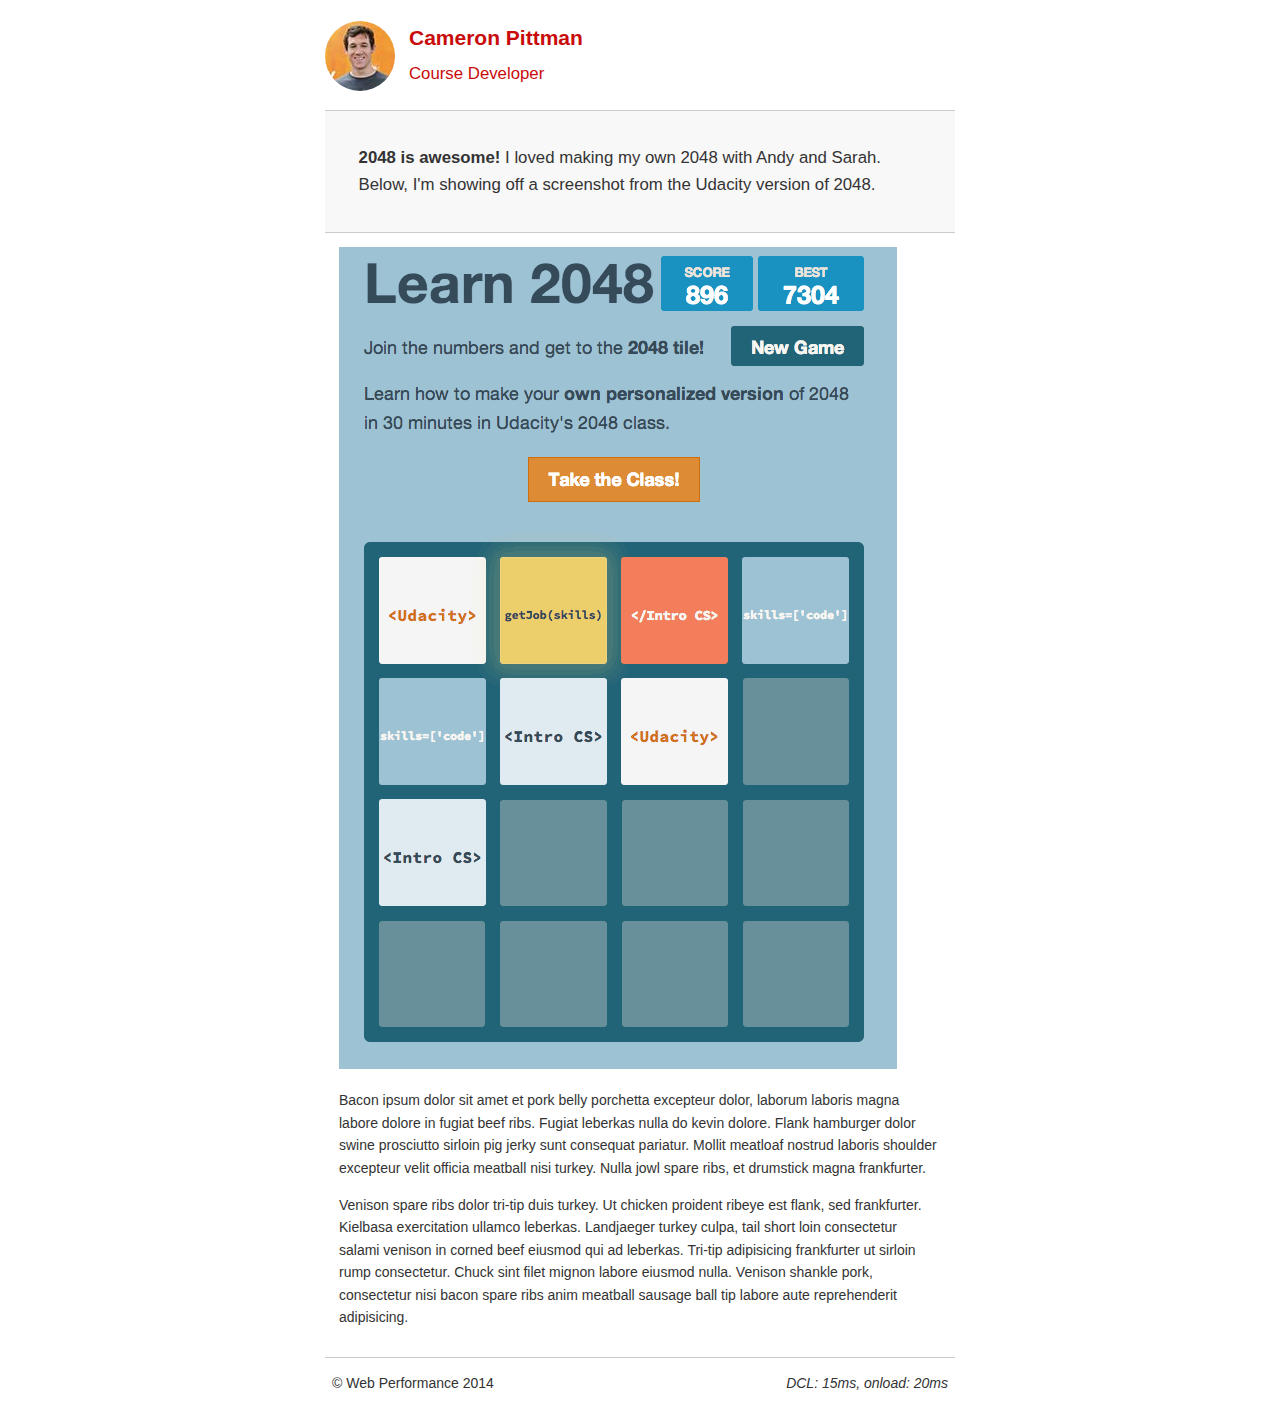
==== project-2048.html @ 6220abd5 "retrun initial html variant" ====
<!DOCTYPE html>
<html lang="en">
<head>
  <meta charset="utf-8">
  <meta name="viewport" content="width=device-width, initial-scale=1">
  <meta name="description" content=" FILL ME IN ">
  <meta name="author" content=" FILL ME IN ">
  <title>Cameron Pittman: Portfolio</title>
  <link href="css/style.css" rel="stylesheet">
  <link href="css/print.css" rel="stylesheet">
  <script>
    (function (w, g) {
      w['GoogleAnalyticsObject'] = g;
      w[g] = w[g] || function () {(w[g].q = w[g].q || []).push(arguments)};
      w[g].l = 1 * new Date();
    })(window, 'ga');
    ga('create', 'UA-XXXX-Y');
    ga('send', 'pageview');
  </script>
  <script src="//www.google-analytics.com/analytics.js"></script>
  <script src="js/perfmatters.js"></script>
</head>
<body>
<header>
  <a href="/"><img src="img/profilepic.jpg"></a>
  <p>Cameron Pittman<br><span>Course Developer</span></p>
</header>
<div class="container">
  <div class="hero">
    <strong>2048 is awesome!</strong> I loved making my own 2048 with Andy and Sarah. Below, I'm showing off a
    screenshot from the Udacity version of 2048.
  </div>
  <div class="content">
    <img class="img-responsive" src="img/2048.png">
    <p>Bacon ipsum dolor sit amet et pork belly porchetta excepteur dolor, laborum laboris magna labore dolore in fugiat
      beef ribs. Fugiat leberkas nulla do kevin dolore.
      Flank hamburger dolor swine prosciutto sirloin pig jerky sunt consequat pariatur. Mollit meatloaf nostrud laboris
      shoulder excepteur velit officia meatball nisi turkey.
      Nulla jowl spare ribs, et drumstick magna frankfurter.</p>
    <p>Venison spare ribs dolor tri-tip duis turkey. Ut chicken proident ribeye est flank, sed frankfurter. Kielbasa
      exercitation ullamco leberkas. Landjaeger turkey culpa,
      tail short loin consectetur salami venison in corned beef eiusmod qui ad leberkas. Tri-tip adipisicing frankfurter
      ut sirloin rump consectetur.
      Chuck sint filet mignon labore eiusmod nulla. Venison shankle pork, consectetur nisi bacon spare ribs anim
      meatball sausage ball tip labore aute reprehenderit adipisicing.</p>
  </div>
  <footer>
    <p>&copy; Web Performance 2014 <span id="crp-stats"></span></p>
  </footer>
</div>
</body>
</html>
---- css/style.css ----
html {
    font-size: 100%;
    overflow-y: scroll;
    -webkit-tap-highlight-color: rgba(0, 0, 0, 0);
    -ms-text-size-adjust: 100%;
    -webkit-text-size-adjust: none;
}

body {
    margin: 0;
    font-size: 14px;
    line-height: 1.61;
    font-weight: 400;
}

body, button, input, select, textarea {
    font-family: 'Open Sans', sans-serif;
    color: #333;
}

a {
    color: #12C;
}

a:visited {
    color: #61C;
}

a:focus {
    outline: thin dotted;
}

a:hover, a:active {
    color: #c00;
    outline: 0;
}

b, strong {
    font-weight: bold;
}

pre, code {
    font-family: monospace, monospace;
    font-size: 1em;
}

ul, ol {
    margin: 1em 0;
    padding: 0 0 0 20px;
}

img {
    border: 0;
    max-width: 100%;
}

body {
    background: #fff;
}

header, footer, .container {
    max-width: 45em;
    margin: 0 auto;
}

header {
    padding: 0 0.5em;
    color: #C90B0B;
}

header img {
    border-radius: 40px;
    float: left;
}

header p {
    font-size: 1.5em;
    font-weight: bold;
    padding-left: 4em;
}

header p span {
    font-size: 0.8em;
    font-weight: normal;
}

.hero {
    padding: 2em;
    background-color: #f8f8f8;
    font-size: 1.2em;
    border-bottom: 1px solid #ccc;
    border-top: 1px solid #ccc;
}

.content {
    padding: 1em 1em;
}

.content li {
    list-style-type: none;
    font-size: 1.1em;
}

li img {
    float: left;
    padding-right: 1em;
}

li p {
    font-size: 0.9em;
    font-style: italic;
}

footer {
    padding: 0 0.5em;
    border-top: 1px solid #ccc;
}

footer span {
    float: right;
    font-style: italic;
}

.anWidth {
    width: 100px;
}


@media only screen and (max-width: 480px) {
    body {
        font-size: 12px;
    }

    header p {
        padding-left: 4.5em;
    }
}
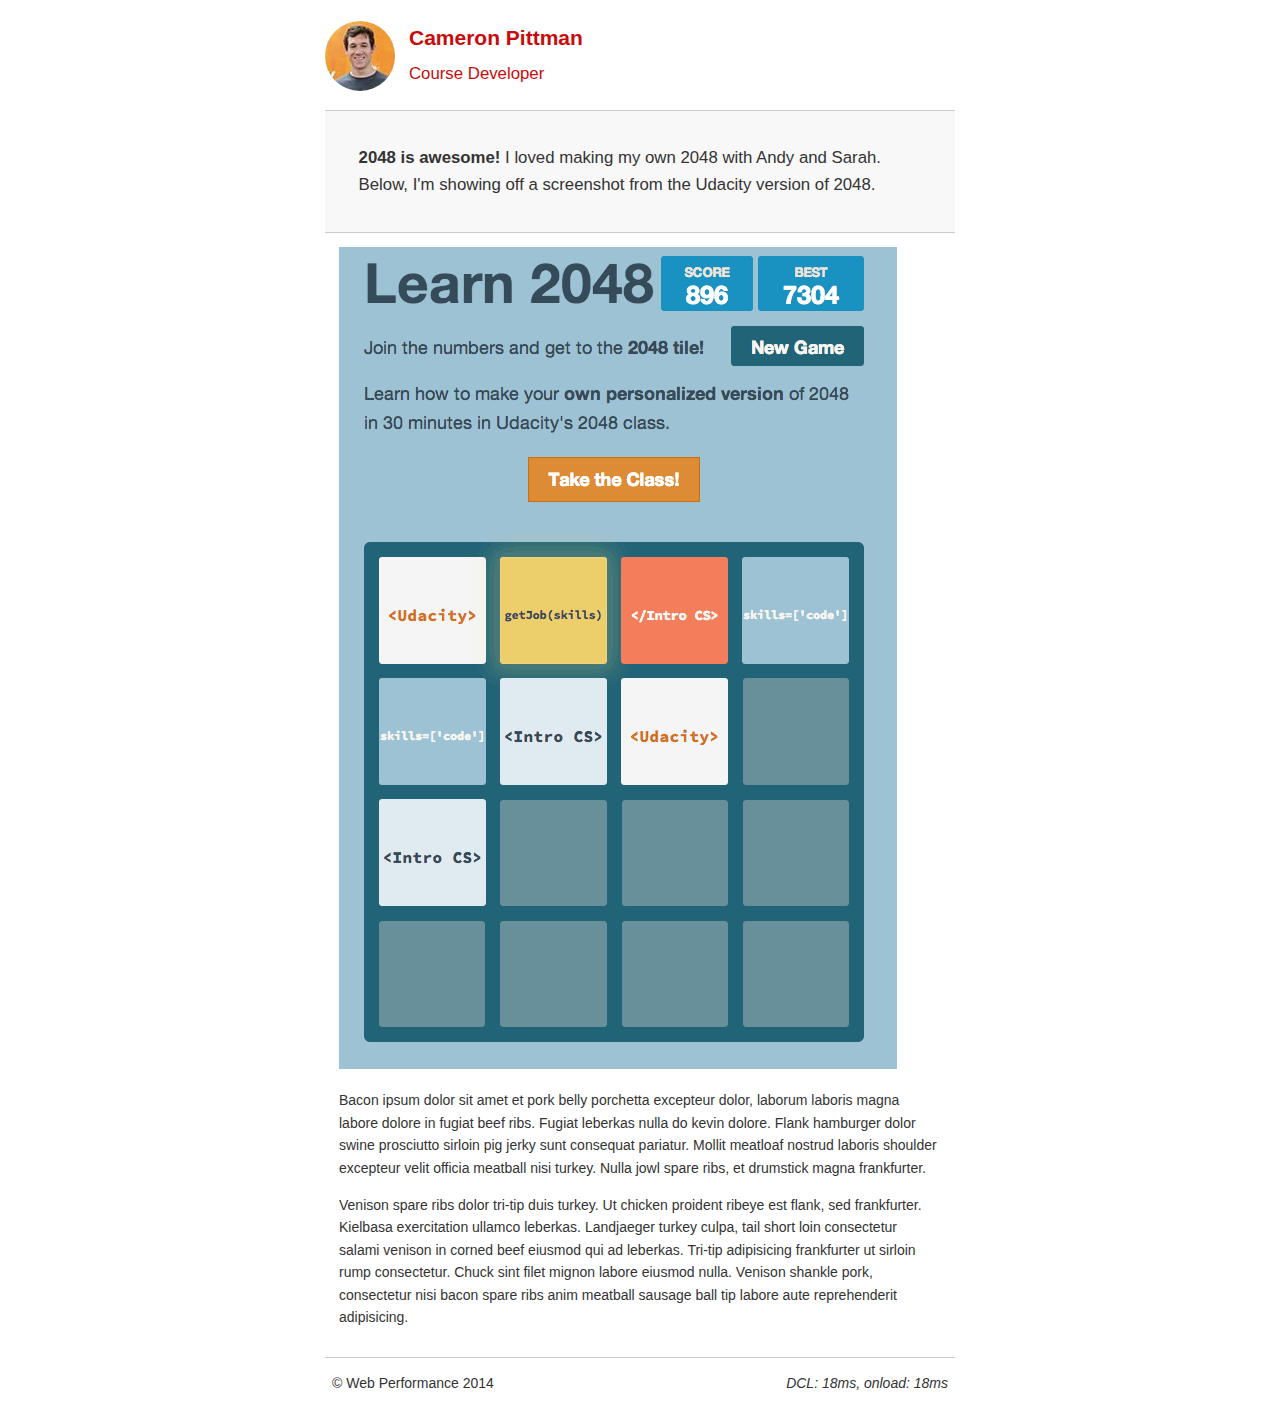
==== commit 0a388e0a: "script files to bottom" ====
--- a/project-2048.html
+++ b/project-2048.html
@@ -8,17 +8,6 @@
   <title>Cameron Pittman: Portfolio</title>
   <link href="css/style.css" rel="stylesheet">
   <link href="css/print.css" rel="stylesheet">
-  <script>
-    (function (w, g) {
-      w['GoogleAnalyticsObject'] = g;
-      w[g] = w[g] || function () {(w[g].q = w[g].q || []).push(arguments)};
-      w[g].l = 1 * new Date();
-    })(window, 'ga');
-    ga('create', 'UA-XXXX-Y');
-    ga('send', 'pageview');
-  </script>
-  <script src="//www.google-analytics.com/analytics.js"></script>
-  <script src="js/perfmatters.js"></script>
 </head>
 <body>
 <header>
@@ -48,5 +37,16 @@
     <p>&copy; Web Performance 2014 <span id="crp-stats"></span></p>
   </footer>
 </div>
+<script>
+  (function (w, g) {
+    w['GoogleAnalyticsObject'] = g;
+    w[g] = w[g] || function () {(w[g].q = w[g].q || []).push(arguments)};
+    w[g].l = 1 * new Date();
+  })(window, 'ga');
+  ga('create', 'UA-XXXX-Y');
+  ga('send', 'pageview');
+</script>
+<script src="//www.google-analytics.com/analytics.js"></script>
+<script src="js/perfmatters.js"></script>
 </body>
 </html>
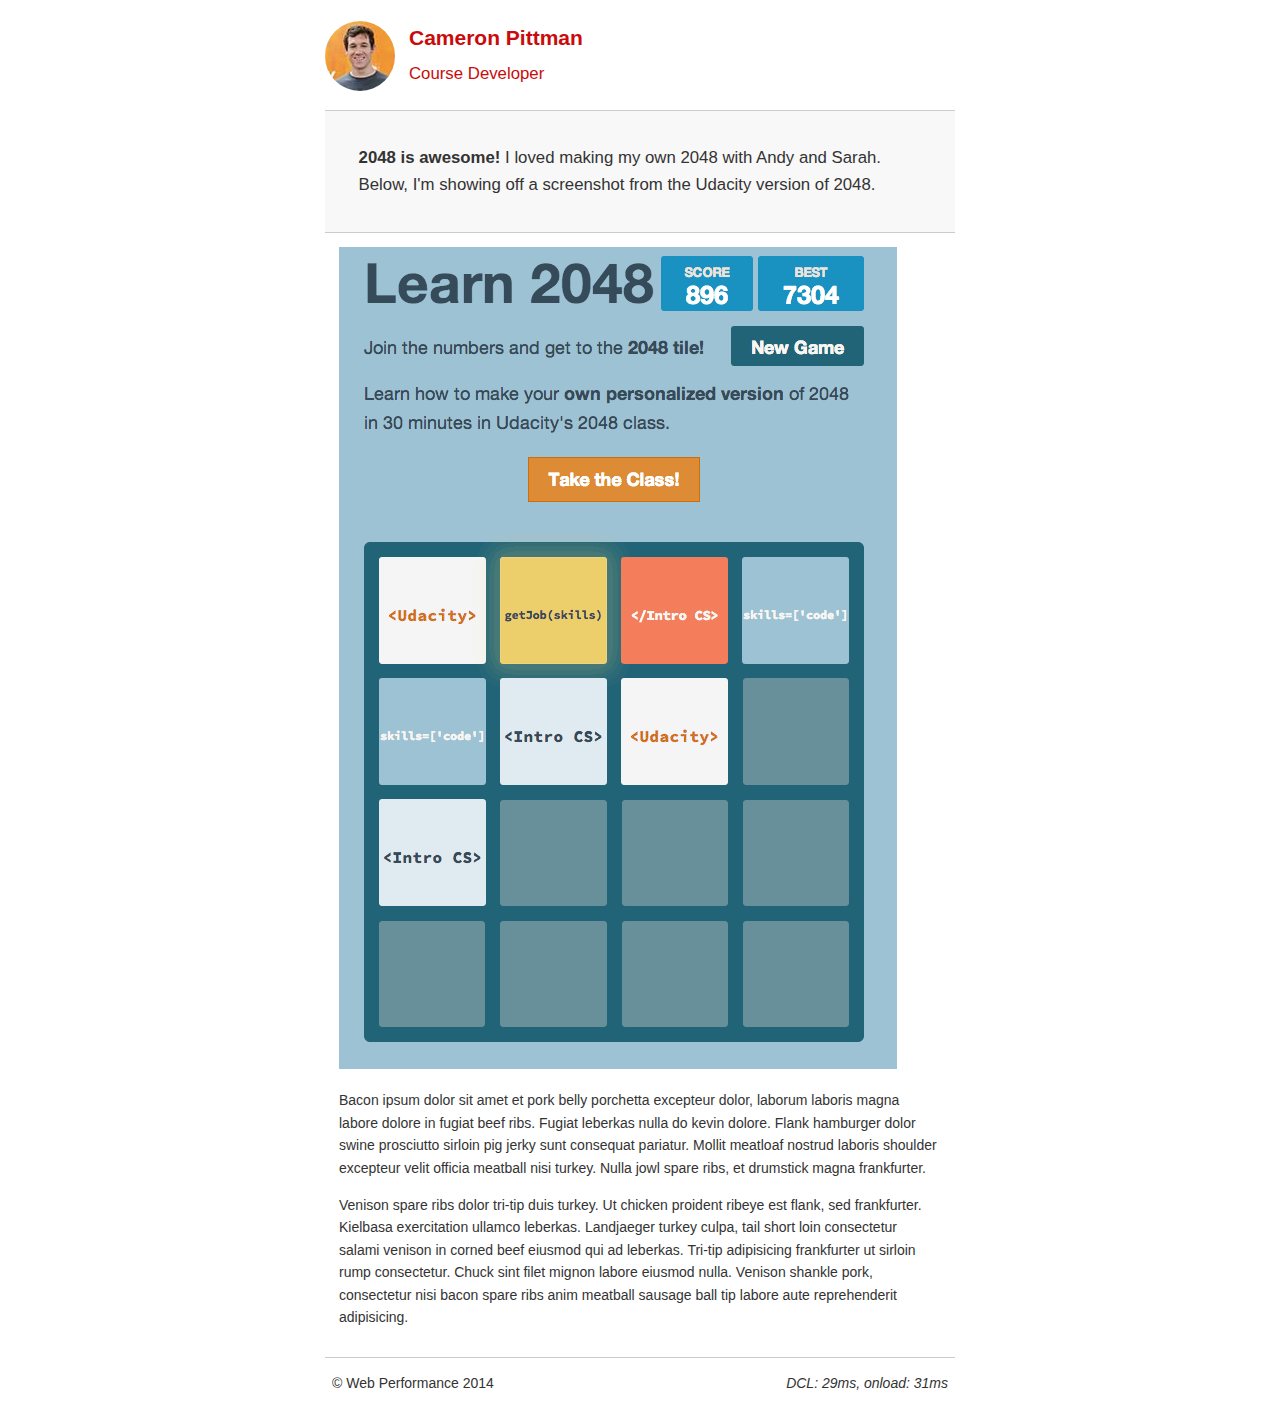
==== commit eb673d76: "change analytic script from link to local file" ====
--- a/project-2048.html
+++ b/project-2048.html
@@ -46,7 +46,7 @@
   ga('create', 'UA-XXXX-Y');
   ga('send', 'pageview');
 </script>
-<script src="//www.google-analytics.com/analytics.js"></script>
+<script src="js/google-analytics.js"></script>
 <script src="js/perfmatters.js"></script>
 </body>
 </html>
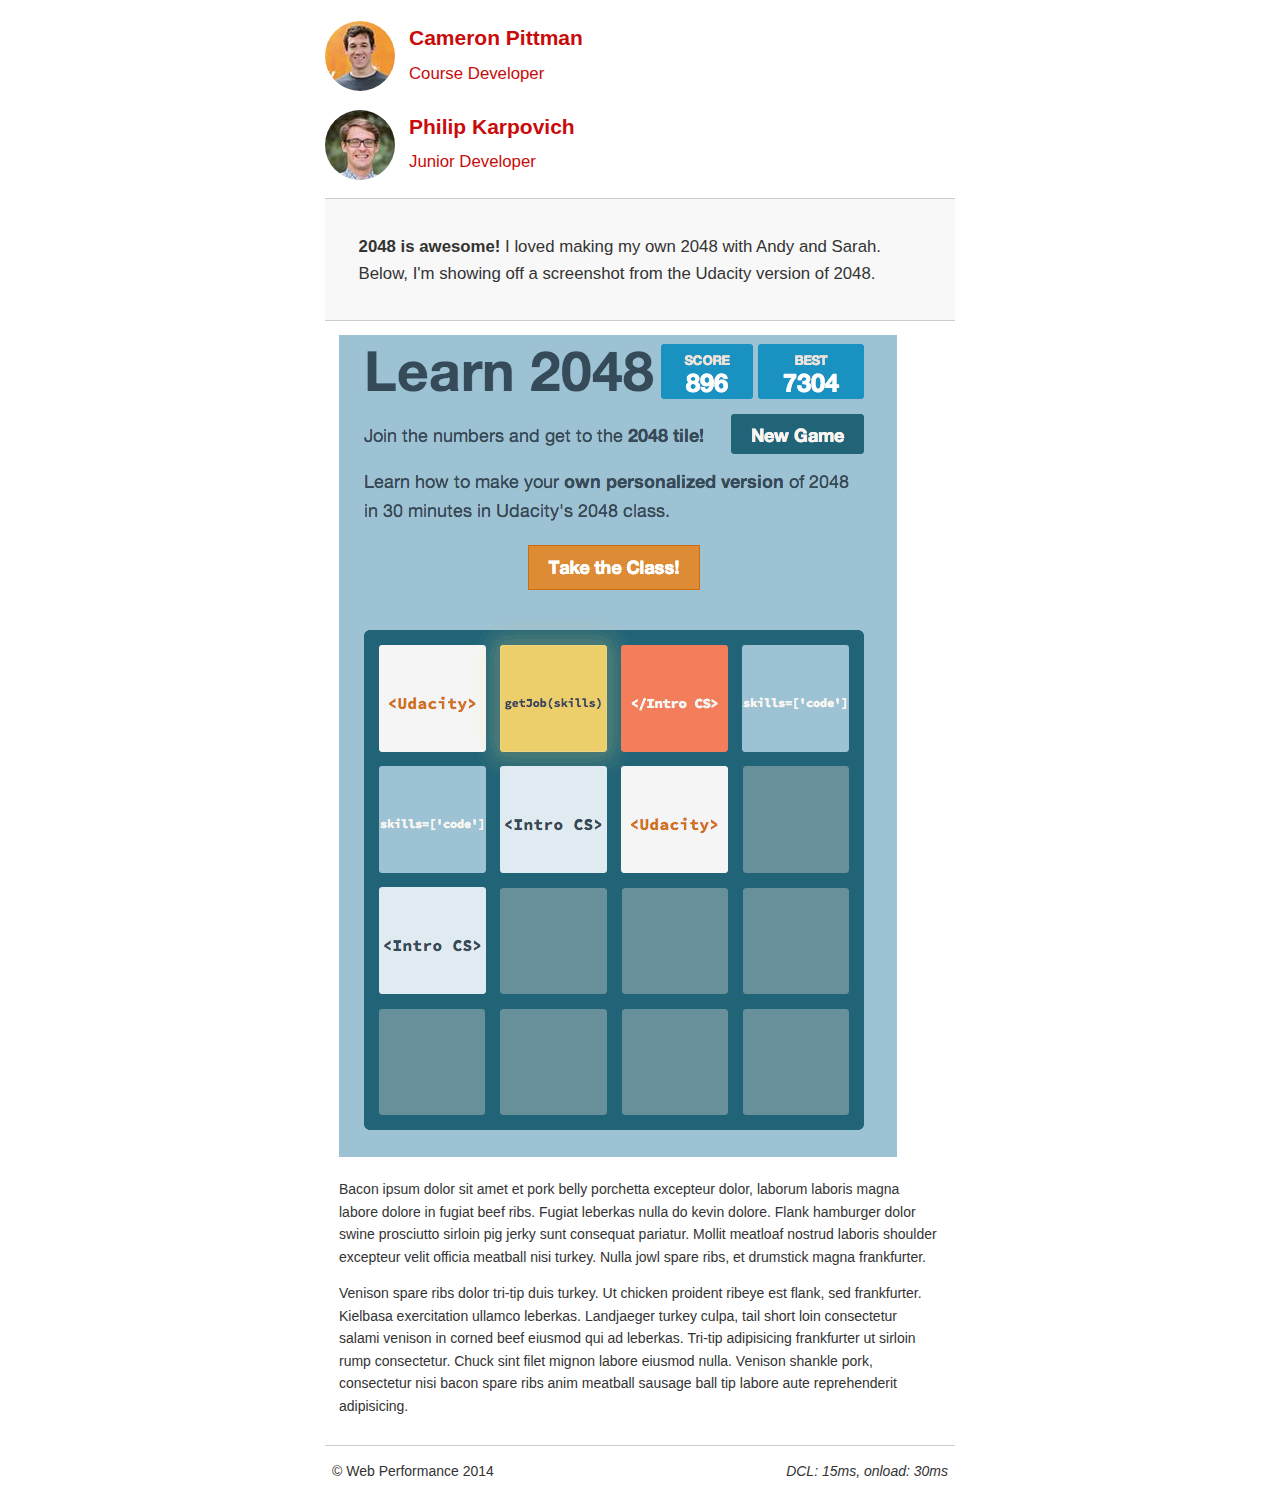
==== commit c240d54d: "fixed js files (async)" ====
--- a/project-2048.html
+++ b/project-2048.html
@@ -13,6 +13,8 @@
 <header>
   <a href="/"><img src="img/profilepic.jpg"></a>
   <p>Cameron Pittman<br><span>Course Developer</span></p>
+  <a href="/"><img src="img/iam.jpg"></a>
+  <p>Philip Karpovich<br><span>Junior Developer</span></p>
 </header>
 <div class="container">
   <div class="hero">
@@ -37,6 +39,7 @@
     <p>&copy; Web Performance 2014 <span id="crp-stats"></span></p>
   </footer>
 </div>
+<script src="js/perfmatters.js" async></script>
 <script>
   (function (w, g) {
     w['GoogleAnalyticsObject'] = g;
@@ -46,7 +49,6 @@
   ga('create', 'UA-XXXX-Y');
   ga('send', 'pageview');
 </script>
-<script src="js/google-analytics.js"></script>
-<script src="js/perfmatters.js"></script>
+<script src="js/google-analytics.js" async></script>
 </body>
 </html>
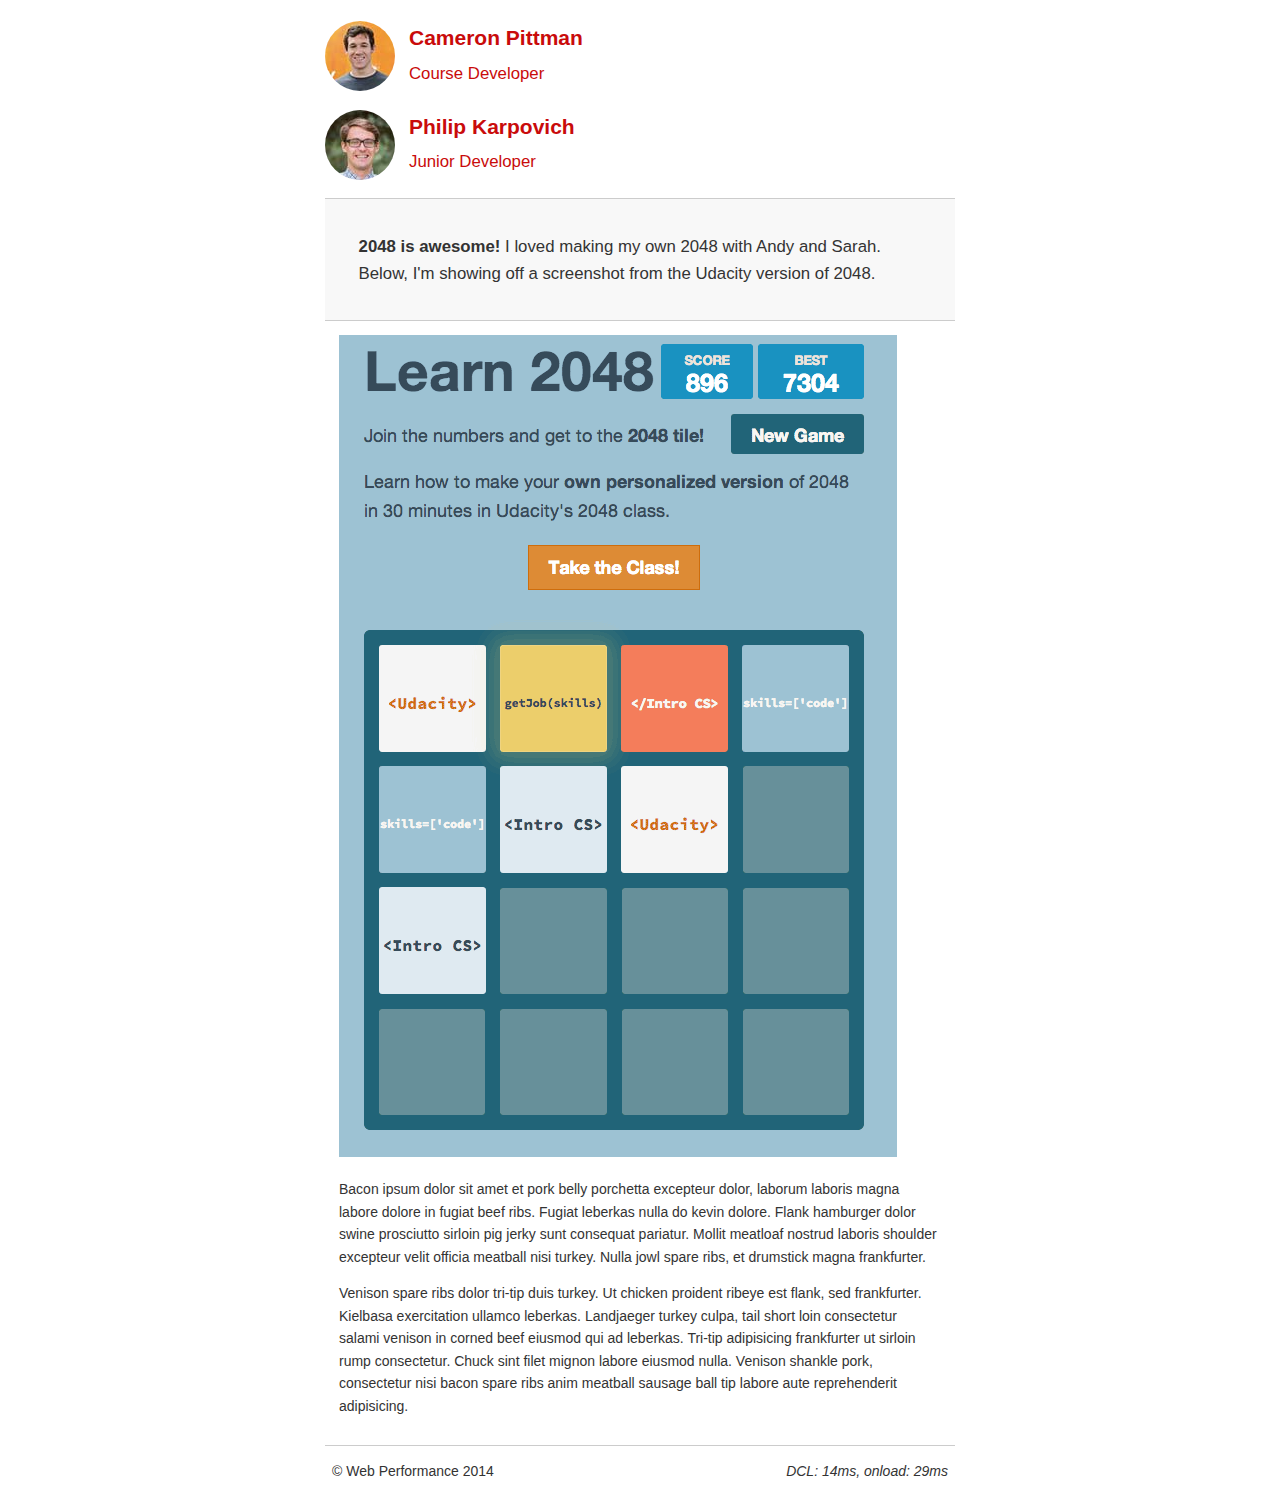
==== commit c6457f0d: "change css files (media)" ====
--- a/project-2048.html
+++ b/project-2048.html
@@ -6,8 +6,8 @@
   <meta name="description" content=" FILL ME IN ">
   <meta name="author" content=" FILL ME IN ">
   <title>Cameron Pittman: Portfolio</title>
-  <link href="css/style.css" rel="stylesheet">
-  <link href="css/print.css" rel="stylesheet">
+  <link rel="stylesheet" href="css/style.css">
+  <link rel="stylesheet" href="css/print.css" media="print">
 </head>
 <body>
 <header>
--- a/css/style.css
+++ b/css/style.css
@@ -126,13 +126,5 @@
 }
 
 
-@media only screen and (max-width: 480px) {
-    body {
-        font-size: 12px;
-    }
+@media only screen and (max-width: 480px) {  }
 
-    header p {
-        padding-left: 4.5em;
-    }
-}
-
--- a/css/print.css
+++ b/css/print.css
@@ -0,0 +1,12 @@
+@media print {
+  * { background: transparent !important; color: black !important; text-shadow: none !important; filter:none !important; -ms-filter: none !important; }
+  a, a:visited { color: #444 !important; text-decoration: underline; }
+  a[href]:after { content: " (" attr(href) ")"; }
+  tr, img { page-break-inside: avoid; }
+  img { max-width: 100% !important; }
+  @page { margin: 0.5cm; }
+  p, h2, h3 { orphans: 3; widows: 3; }
+  h2, h3{ page-break-after: avoid; }
+  body { font-size: 12px; }
+  header p { padding-left: 4.5em; }
+}
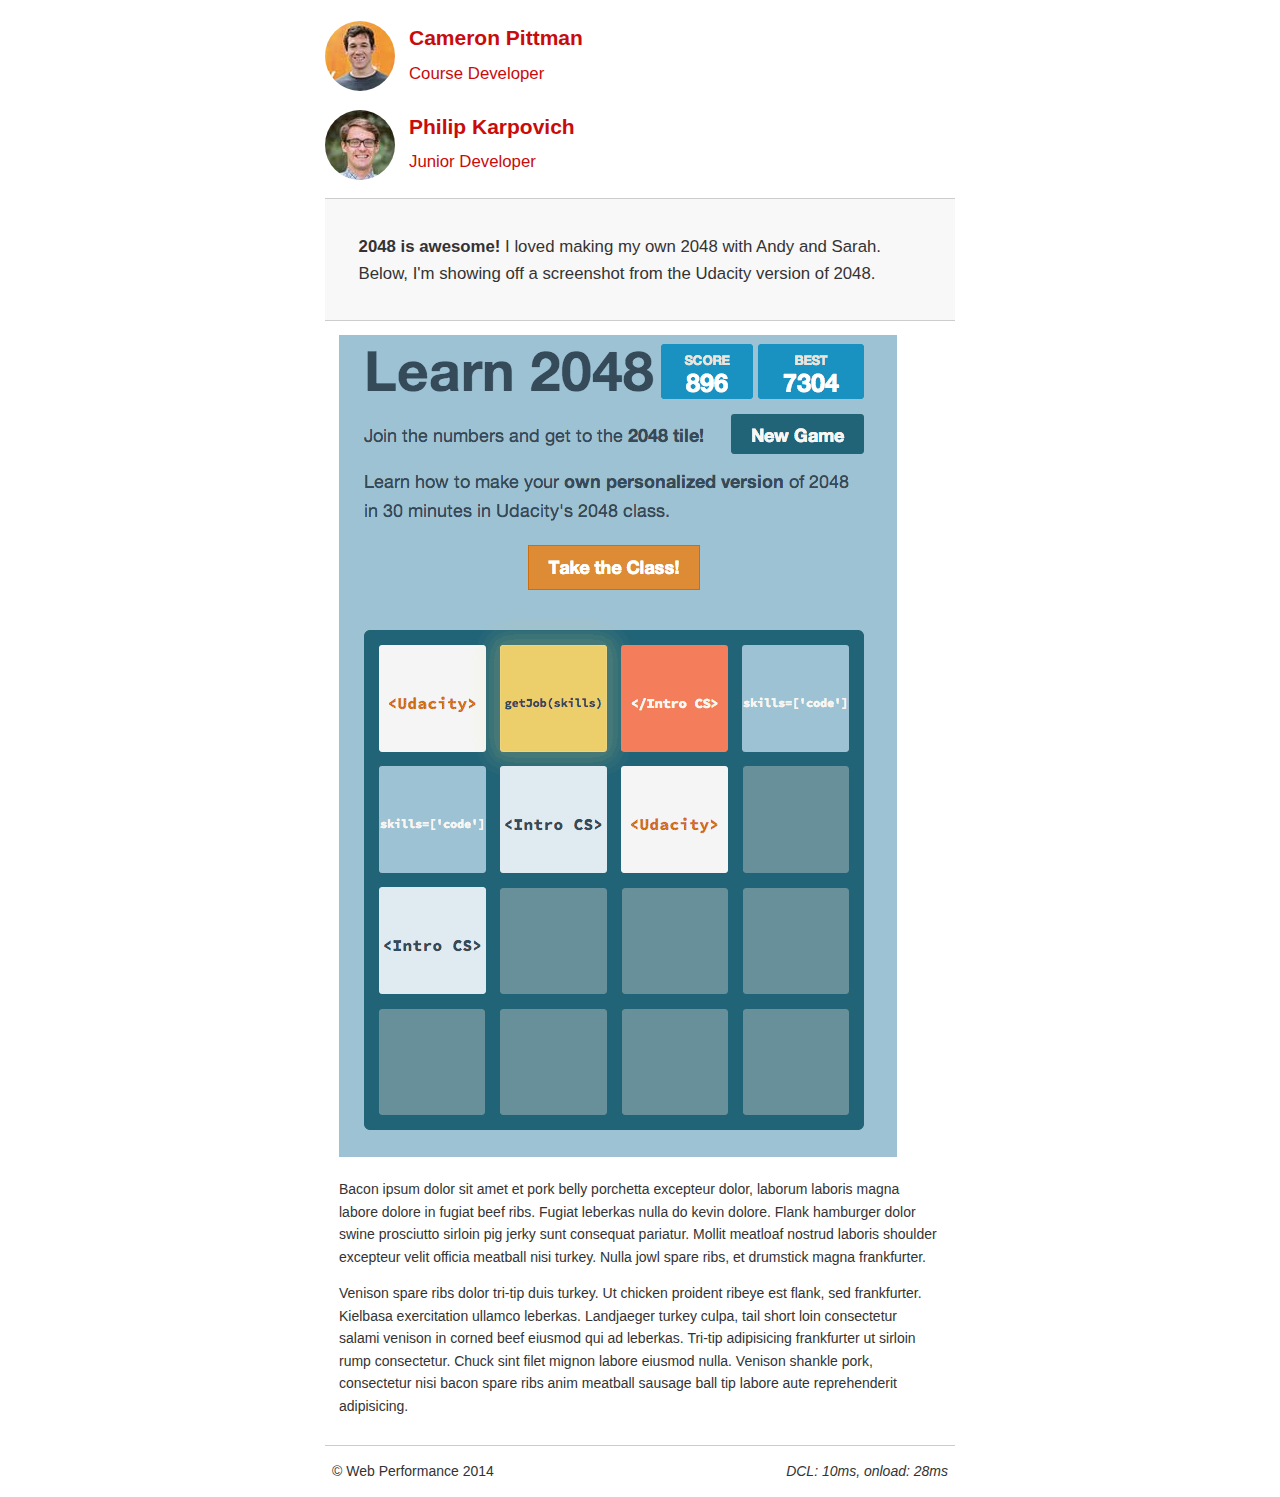
==== commit 488037c7: "changed script to inline" ====
--- a/project-2048.html
+++ b/project-2048.html
@@ -39,8 +39,19 @@
     <p>&copy; Web Performance 2014 <span id="crp-stats"></span></p>
   </footer>
 </div>
-<script src="js/perfmatters.js" async></script>
 <script>
+  function logCRP() {
+    var t = window.performance.timing,
+        dcl = t.domContentLoadedEventStart - t.domLoading,
+        complete = t.domComplete - t.domLoading;
+    var stats = document.getElementById("crp-stats");
+    stats.textContent = 'DCL: ' + dcl + 'ms, onload: ' + complete + 'ms';
+  }
+  window.addEventListener("load", function(event) {
+    logCRP();
+  });
+</script>
+<script async>
   (function (w, g) {
     w['GoogleAnalyticsObject'] = g;
     w[g] = w[g] || function () {(w[g].q = w[g].q || []).push(arguments)};
--- a/css/style.css
+++ b/css/style.css
@@ -126,5 +126,6 @@
 }
 
 
-@media only screen and (max-width: 480px) {  }
+@media only screen and (max-width: 480px) {
+}
 
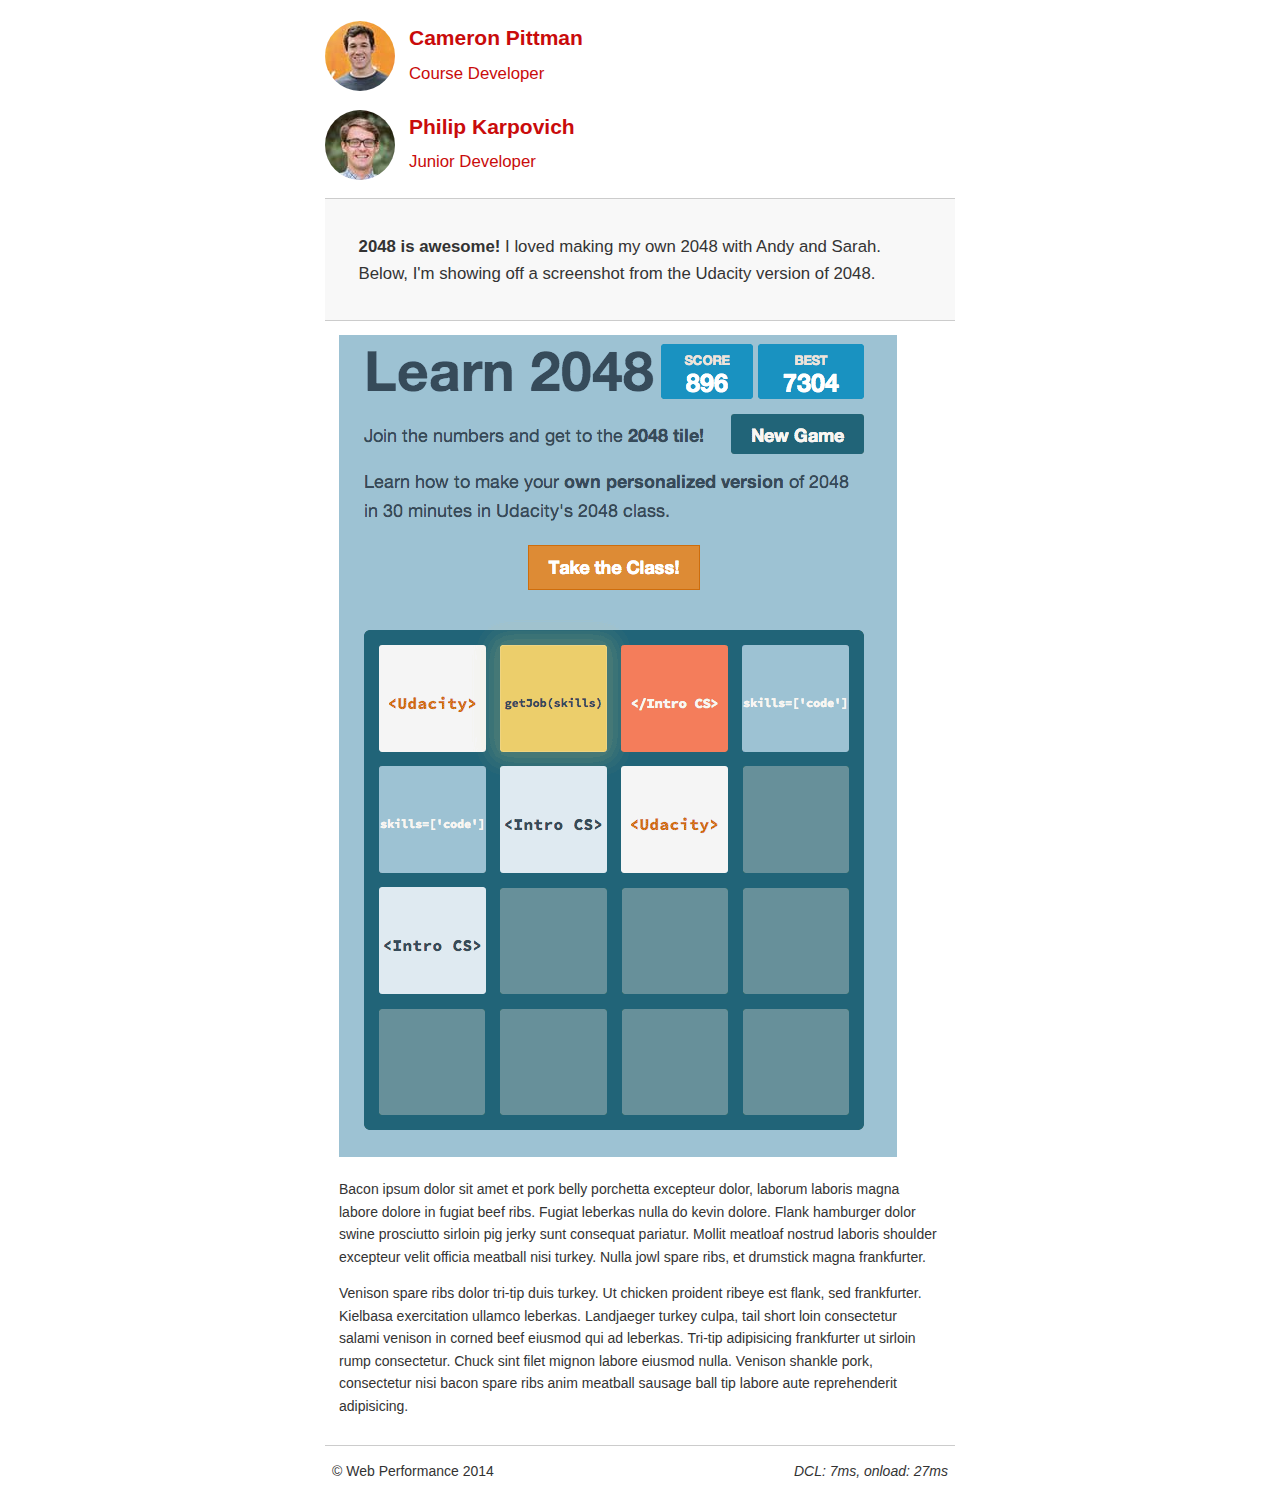
==== commit 358827b9: "async script" ====
--- a/project-2048.html
+++ b/project-2048.html
@@ -39,7 +39,7 @@
     <p>&copy; Web Performance 2014 <span id="crp-stats"></span></p>
   </footer>
 </div>
-<script>
+<script async>
   function logCRP() {
     var t = window.performance.timing,
         dcl = t.domContentLoadedEventStart - t.domLoading,
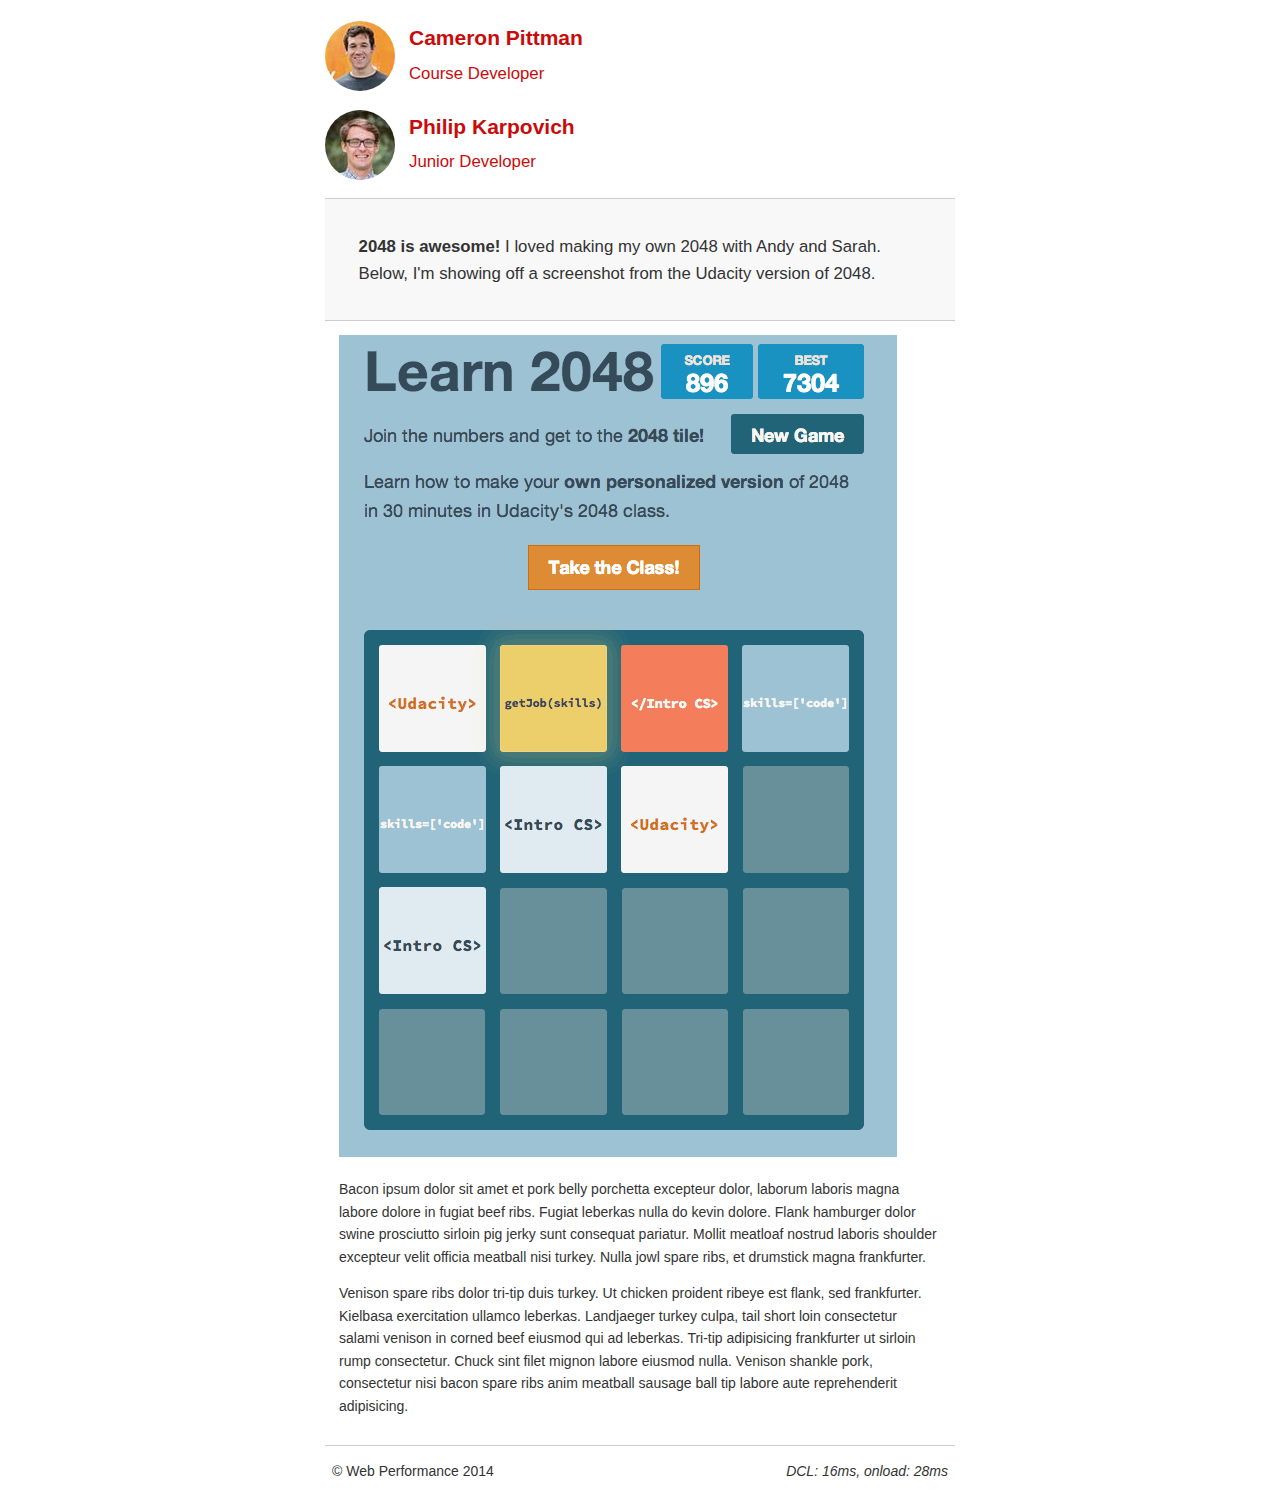
==== commit 9db1ec0a: "transfer css link to bottom" ====
--- a/project-2048.html
+++ b/project-2048.html
@@ -6,7 +6,6 @@
   <meta name="description" content=" FILL ME IN ">
   <meta name="author" content=" FILL ME IN ">
   <title>Cameron Pittman: Portfolio</title>
-  <link rel="stylesheet" href="css/style.css">
   <link rel="stylesheet" href="css/print.css" media="print">
 </head>
 <body>
@@ -39,6 +38,7 @@
     <p>&copy; Web Performance 2014 <span id="crp-stats"></span></p>
   </footer>
 </div>
+<link rel="stylesheet" href="css/style.css">
 <script async>
   function logCRP() {
     var t = window.performance.timing,
